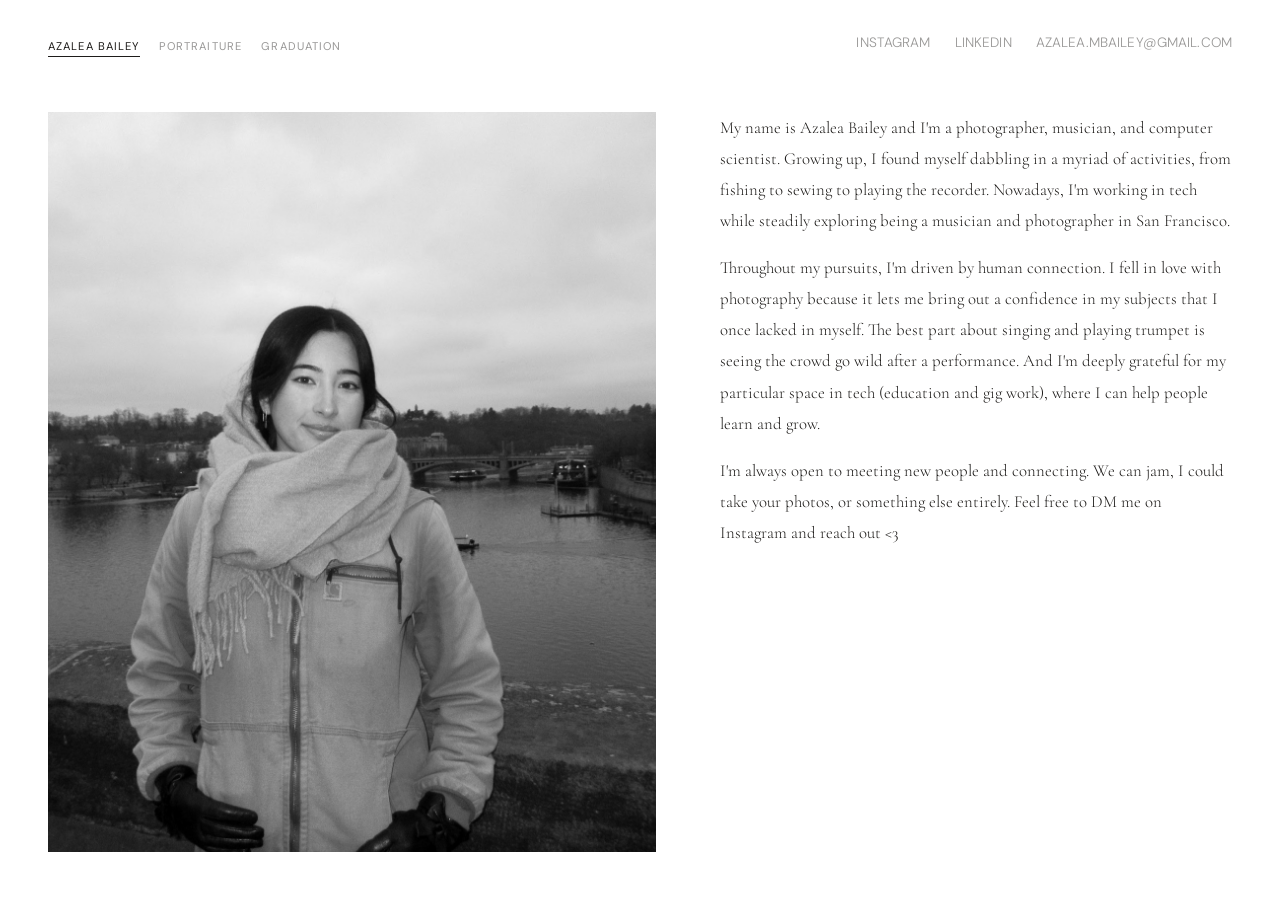
==== index.html @ 02d72158 "Graduation grid: never crop landscape photos when balancing columns The column-balancing pass was sc" ====
<!DOCTYPE html>
<html lang="en">
<head>
  <meta charset="UTF-8" />
  <meta name="viewport" content="width=device-width, initial-scale=1.0" />
  <title>Azalea Bailey</title>
  <link rel="preconnect" href="https://fonts.googleapis.com" />
  <link rel="preconnect" href="https://fonts.gstatic.com" crossorigin />
  <link href="https://fonts.googleapis.com/css2?family=Cormorant+Garamond:ital,wght@0,300;0,400;0,600;1,300;1,400&family=DM+Sans:wght@300;400&family=Space+Grotesk:wght@300;400;500;700&display=swap" rel="stylesheet" />
  <link rel="icon" href="photos/bio/web_icon.png" type="image/png" />
  <link rel="stylesheet" href="styles.css" />
</head>
<body class="minimal ab-active">

  <nav class="nav-minimal">
    <ul class="nav-minimal-tabs">
      <li><a href="#" class="nav-tab active" data-section="ab">Azalea Bailey</a></li>
      <li><a href="#" class="nav-tab" data-section="portraiture">Portraiture</a></li>
      <li><a href="#" class="nav-tab" data-section="graduation">Graduation</a></li>
    </ul>
  </nav>

  <main class="minimal-main">
    <div class="minimal-list">

      <!-- Azalea Bailey -->
      <div class="section-list ab-bio" data-for="ab">
        <p class="minimal-bio">My name is Azalea Bailey and I'm a photographer, musician, and computer scientist. Growing up, I found myself dabbling in a myriad of activities, from fishing to sewing to playing the recorder. Nowadays, I'm working in tech while steadily exploring being a musician and photographer in San Francisco.</p>
        <p class="minimal-bio">Throughout my pursuits, I'm driven by human connection. I fell in love with photography because it lets me bring out a confidence in my subjects that I once lacked in myself. The best part about singing and playing trumpet is seeing the crowd go wild after a performance. And I'm deeply grateful for my particular space in tech (education and gig work), where I can help people learn and grow.</p>
        <p class="minimal-bio">I'm always open to meeting new people and connecting. We can jam, I could take your photos, or something else entirely. Feel free to DM me on Instagram and reach out &lt;3</p>
      </div>

      <!-- Portraiture -->

      <!-- Graduation -->
      <ul class="minimal-name-list section-list hidden-section" data-for="graduation">
      </ul>

    </div>

    <div class="minimal-preview-area">

      <!-- Azalea Bailey default -->
      <div class="minimal-default" id="site-default">
        <img class="bio-header-photo" src="photos/bio/header-4.jpg" alt="" />
      </div>

      <!-- Portraiture grid: Isis left full-height, 2x2 right -->
      <div class="portraiture-grid hidden" id="portraiture-default">
        <a href="isis.html" class="port-main photo-link">
          <img src="photos/portraiture/isis/isis_chair-3.jpg" alt="Isis" />
          <div class="photo-overlay"><span>Isis</span></div>
        </a>
        <div class="port-grid-right">
          <div class="port-row">
            <a href="dara.html" class="port-item photo-link">
              <img src="photos/portraiture/dara/p2/bailey_006 (1).jpg" alt="Dara" />
              <div class="photo-overlay"><span>Dara</span></div>
            </a>
            <a href="nina.html" class="port-item photo-link port-landscape">
              <img src="photos/portraiture/nina/eyes.jpg" alt="Nina" />
              <div class="photo-overlay"><span>Nina</span></div>
            </a>
          </div>
          <div class="port-row">
            <a href="nefer.html" class="port-item photo-link port-landscape">
              <img src="photos/portraiture/nefer/light-3.jpg" alt="Nefer" />
              <div class="photo-overlay"><span>Nefer</span></div>
            </a>
            <a href="orjowan.html" class="port-item photo-link port-landscape">
              <img src="photos/portraiture/orjowan/azalea0005-3.jpg" alt="Orjowan" />
              <div class="photo-overlay"><span>Orjowan</span></div>
            </a>
          </div>
        </div>
      </div>

      <!-- Graduation grid -->
      <div class="grad-grid hidden" id="graduation-default">
        <div class="grad-col grad-col-sm" id="grad-col-left">
          <div class="grad-item"><img src="photos/grad/DSC_0070-3.jpg" alt="Graduation" /></div>
          <div class="grad-item"><img src="photos/grad/DSC_0266-2.jpg" alt="Graduation" /></div>
          <div class="grad-item"><img src="photos/grad/DSC_0835-2.jpg" alt="Graduation" /></div>
          <div class="grad-item"><img src="photos/grad/DSC_0506.jpg" alt="Graduation" /></div>
          <div class="grad-item"><img src="photos/grad/DSC_0482.jpg" alt="Graduation" /></div>
        </div>
        <div class="grad-col grad-col-lg">
          <div class="grad-item"><img id="grad-landscape-hero" src="photos/grad/DSC_0056-2.jpg" alt="Graduation" /></div>
          <div class="grad-item"><img src="photos/grad/DSC_0381-2.jpg" alt="Graduation" /></div>
          <div class="grad-item"><img src="photos/grad/DSC2_0286-2.jpg" alt="Graduation" /></div>
          <div class="grad-item"><img src="photos/grad/DSC_0085-2.jpg" alt="Graduation" /></div>
        </div>
        <div class="grad-right-section" id="grad-col-r1">
          <p class="grad-text">Graduation days carry something I can never quite put into words — equal parts relief, pride, and nostalgia for a place still being left. These are some of my favorite sessions to shoot.</p>
          <div class="grad-right-row">
            <div class="grad-item"><img src="photos/grad/DSC_0182-2.jpg" alt="Graduation" /></div>
            <div class="grad-item"><img src="photos/grad/DSC_0350-2.jpg" alt="Graduation" /></div>
          </div>
          <div class="grad-item"><img src="photos/grad/DSC_0646.jpg" alt="Graduation" /></div>
          <div class="grad-right-row">
            <div class="grad-item"><img src="photos/grad/DSC_0223-2.jpg" alt="Graduation" /></div>
            <div class="grad-item"><img src="photos/grad/DSC_0381 copy-2.jpg" alt="Graduation" /></div>
          </div>
          <div class="grad-item"><img src="photos/grad/DSC_0633-2.jpg" alt="Graduation" /></div>
          <div class="grad-right-row">
            <div class="grad-item"><img src="photos/grad/282CD124-4BE9-4D09-8C06-ED0882819A76.jpg" alt="Graduation" /></div>
            <div class="grad-item"><img src="photos/grad/DSC_0110.jpg" alt="Graduation" /></div>
          </div>
        </div>
      </div>

      <img class="minimal-preview-img" src="" alt="" />
    </div>

    <div class="section-list ab-bio-mobile" data-for="ab">
      <h2 class="mobile-name-heading">Azalea Bailey</h2>
      <p class="minimal-bio">My name is Azalea Bailey and I'm a photographer, musician, and computer scientist. Growing up, I found myself dabbling in a myriad of activities, from fishing to sewing to playing the recorder. Nowadays, I'm working in tech while steadily exploring being a musician and photographer in San Francisco.</p>
      <p class="minimal-bio">Throughout my pursuits, I'm driven by human connection. I fell in love with photography because it lets me bring out a confidence in my subjects that I once lacked in myself. The best part about singing and playing trumpet is seeing the crowd go wild after a performance. And I'm deeply grateful for my particular space in tech (education and gig work), where I can help people learn and grow.</p>
      <p class="minimal-bio">I'm always open to meeting new people and connecting. We can jam, I could take your photos, or something else entirely. Feel free to DM me on Instagram and reach out &lt;3</p>
    </div>
  </main>

  <ul class="minimal-name-list ab-contact">
    <li><a href="https://www.instagram.com/azalea.maharani/" target="_blank" rel="noopener">Instagram</a></li>
    <li><a href="https://www.linkedin.com/in/azaleambailey/" target="_blank" rel="noopener">LinkedIn</a></li>
    <li><a href="mailto:azalea.mbailey@gmail.com">azalea.mbailey@gmail.com</a></li>
  </ul>

  <script>
    const tabs = document.querySelectorAll('.nav-tab');
    const sectionLists = document.querySelectorAll('.section-list');
    const defaultContent = document.getElementById('site-default');
    const portraitureGrid = document.getElementById('portraiture-default');
    const graduationGrid = document.getElementById('graduation-default');

    function layoutGradGrid() {
      requestAnimationFrame(() => {
        const hero = document.getElementById('grad-landscape-hero');
        if (!hero) return;
        const lh = Math.min(hero.offsetHeight, 460);
        if (lh === 0) return;
        const gap = 10;
        // left col starts below landscape; right section starts 45% down the landscape
        document.getElementById('grad-col-left').style.marginTop = (lh + gap) + 'px';
        document.getElementById('grad-col-r1').style.marginTop = Math.round(lh * 0.45) + 'px';
        requestAnimationFrame(balanceGradColumns);
      });
    }

    // Scale every photo in the shorter columns (uniformly, per column) so all
    // three columns' bottom edges land flush with the tallest column.
    function balanceGradColumns() {
      const grid = document.getElementById('graduation-default');
      const lgCol = document.querySelector('.grad-col-lg');
      const leftCol = document.getElementById('grad-col-left');
      const r1Col = document.getElementById('grad-col-r1');
      if (!grid || grid.classList.contains('hidden') || !lgCol || !leftCol || !r1Col) return;

      const cols = [leftCol, lgCol, r1Col];

      // Reset prior scaling so measurements reflect each photo's natural size.
      cols.forEach(col => {
        col.querySelectorAll('.grad-item').forEach(item => {
          item.style.height = '';
          const img = item.querySelector('img');
          if (img) { img.style.height = ''; img.style.objectFit = ''; }
        });
      });

      const imgs = Array.from(grid.querySelectorAll('img'));
      const pending = imgs.filter(img => !img.complete || !img.naturalWidth);
      if (pending.length) {
        let remaining = pending.length;
        pending.forEach(img => {
          img.addEventListener('load', () => {
            remaining--;
            if (remaining <= 0) balanceGradColumns();
          }, { once: true });
        });
        return;
      }

      requestAnimationFrame(() => {
        const target = Math.max(...cols.map(col => col.getBoundingClientRect().bottom));

        // A unit is scalable only if every image in it is portrait-oriented.
        // Landscape photos (the hero included) stay at their natural size —
        // stretching them to match a taller column crops their width badly.
        const isLandscape = img => img.naturalWidth > img.naturalHeight;
        const unitIsScalable = unit => !Array.from(unit.querySelectorAll('img')).some(isLandscape);

        cols.forEach(col => {
          const rect = col.getBoundingClientRect();
          const units = Array.from(col.children).filter(el =>
            el.classList.contains('grad-item') || el.classList.contains('grad-right-row')
          );
          if (!units.length) return;

          const scalableUnits = units.filter(unitIsScalable);
          const fixedUnitsHeight = units
            .filter(u => !unitIsScalable(u))
            .reduce((sum, u) => sum + u.getBoundingClientRect().height, 0);
          const currentScalableHeight = scalableUnits.reduce((sum, u) => sum + u.getBoundingClientRect().height, 0);
          if (currentScalableHeight <= 0) return;

          const nonScalable = rect.height - currentScalableHeight - fixedUnitsHeight;
          const fixed = nonScalable + fixedUnitsHeight; // gaps + text + landscape photos, unscaled
          const neededScalableHeight = (target - rect.top) - fixed;
          const scale = neededScalableHeight / currentScalableHeight;
          if (!isFinite(scale) || scale <= 0 || Math.abs(scale - 1) < 0.002) return;

          scalableUnits.forEach(unit => {
            const h = unit.getBoundingClientRect().height * scale;
            const items = unit.classList.contains('grad-right-row')
              ? unit.querySelectorAll('.grad-item')
              : [unit];
            items.forEach(item => {
              item.style.height = h + 'px';
              const img = item.querySelector('img');
              if (img) { img.style.height = '100%'; img.style.objectFit = 'cover'; }
            });
          });
        });
      });
    }

    const heroImg = document.getElementById('grad-landscape-hero');
    if (heroImg) {
      heroImg.addEventListener('load', layoutGradGrid);
      if (heroImg.complete && heroImg.naturalHeight) layoutGradGrid();
    }
    window.addEventListener('resize', layoutGradGrid);

    // Mobile: reveal portrait name overlay briefly as each photo scrolls into view
    const mq = window.matchMedia('(max-width: 768px)');
    let revealObs = null;
    function initPortraitReveal() {
      if (!mq.matches || revealObs) return;
      revealObs = new IntersectionObserver((entries) => {
        entries.forEach(entry => {
          const overlay = entry.target.querySelector('.photo-overlay');
          if (!overlay) return;
          if (entry.isIntersecting) {
            overlay.classList.add('scroll-visible');
            clearTimeout(overlay._t);
            overlay._t = setTimeout(() => overlay.classList.remove('scroll-visible'), 2000);
          }
        });
      }, { threshold: 0.5 });
      document.querySelectorAll('.port-main, .port-item').forEach(el => revealObs.observe(el));
    }

    tabs.forEach(tab => {
      tab.addEventListener('click', e => {
        e.preventDefault();
        tabs.forEach(t => t.classList.remove('active'));
        tab.classList.add('active');

        const section = tab.dataset.section;

        sectionLists.forEach(list => {
          list.classList.toggle('hidden-section', list.dataset.for !== section);
        });

        defaultContent.classList.toggle('hidden', section !== 'ab');
        portraitureGrid.classList.toggle('hidden', section !== 'portraiture');
        graduationGrid.classList.toggle('hidden', section !== 'graduation');
        document.body.classList.toggle('ab-active', section === 'ab');
        document.body.classList.toggle('grad-active', section === 'graduation');

        if (section === 'graduation') setTimeout(layoutGradGrid, 50);
        if (section === 'portraiture') initPortraitReveal();
      });
    });
  </script>

</body>
</html>
---- styles.css ----
*, *::before, *::after {
  box-sizing: border-box;
  margin: 0;
  padding: 0;
}

:root {
  --bg: #ffffff;
  --bg-lavender: #e4e2ed;
  --bg-blush: #d9c0b3;
  --bg-silver: #c8c8c5;
  --bg-sage: #d1d5b9;
  --surface: #ece9e6;
  --text: #1e1c1a;
  --text-muted: #7a7672;
  --accent: #b0957e;
  --border: #dddad6;
  --font-display: 'Cormorant Garamond', Georgia, serif;
  --font-body: 'DM Sans', system-ui, sans-serif;
}

html {
  scroll-behavior: smooth;
}

body {
  background-color: var(--bg);
  color: var(--text);
  font-family: var(--font-body);
  font-weight: 300;
  line-height: 1.6;
  -webkit-font-smoothing: antialiased;
}

/* ── Minimal Site Layout ── */

body.minimal {
  overflow: hidden;
}

.nav-minimal {
  position: fixed;
  top: 0;
  left: 0;
  right: 0;
  z-index: 100;
  display: flex;
  justify-content: flex-start;
  align-items: baseline;
  padding: 2rem 3rem;
}

.nav-minimal-logo {
  font-family: var(--font-display);
  font-size: 0.85rem;
  font-weight: 500;
  letter-spacing: -0.01em;
  color: var(--text);
}

.nav-minimal-tabs {
  display: flex;
  gap: 1.2rem;
  list-style: none;
}

.nav-tab {
  font-family: var(--font-body);
  font-size: 0.7rem;
  font-weight: 400;
  letter-spacing: 0.1em;
  text-transform: uppercase;
  color: var(--text);
  text-decoration: none;
  transition: color 0.2s ease;
  position: relative;
  padding-bottom: 2px;
}

.nav-tab.active::after {
  content: '';
  position: absolute;
  bottom: -2px;
  left: 0;
  right: 0;
  height: 1px;
  background: currentColor;
}

.nav-tab:not(.active) {
  opacity: 0.45;
}

.nav-tab:hover {
  opacity: 1;
}

.minimal-main {
  display: flex;
  min-height: 100vh;
  padding: 7rem 3rem 3rem;
  gap: 4rem;
}

.minimal-list {
  flex: 0 0 280px;
  display: flex;
  flex-direction: column;
  height: calc(100vh - 7rem - 3rem);
  overflow-y: auto;
  gap: 1.5rem;
}

body.ab-active .minimal-list {
  flex-basis: clamp(260px, 40vw, 600px);
}

.ab-bio {
  display: flex;
  flex-direction: column;
  gap: 1rem;
  order: 1;
}

.ab-contact {
  position: fixed;
  top: 2rem;
  right: 3rem;
  z-index: 99;
  display: flex;
  flex-direction: row;
  flex-wrap: wrap;
  gap: 1.5rem;
  margin-top: 0 !important;
  padding-top: 0;
  border-top: none;
}

.ab-contact li a {
  font-family: var(--font-body);
  font-size: 0.7rem;
  font-weight: 400;
  letter-spacing: 0.1em;
  text-transform: uppercase;
  color: var(--text);
  opacity: 0.45;
  padding: 0;
  display: block;
  line-height: 1;
  transition: opacity 0.2s ease;
}

.ab-contact li a:hover {
  opacity: 1;
}

.ab-contact li a::after {
  content: none;
}

.ab-bio-mobile {
  display: none !important;
}

.mobile-name-heading {
  display: none;
}

.minimal-section-label {
  font-size: 0.65rem;
  letter-spacing: 0.18em;
  text-transform: uppercase;
  color: var(--text-muted);
  margin-bottom: 0.75rem;
}

.minimal-name-list {
  list-style: none;
}

.minimal-name-list li a {
  font-family: var(--font-body);
  font-size: 0.85rem;
  font-weight: 300;
  letter-spacing: 0.01em;
  color: var(--text);
  text-decoration: none;
  display: block;
  line-height: 1.6;
  padding: 0;
  transition: opacity 0.2s ease;
}

.minimal-name-list li a:hover {
  opacity: 0.6;
}

.minimal-default {
  display: flex;
  flex-direction: column;
  gap: 1.5rem;
  opacity: 1;
  transition: opacity 0.4s ease;
  width: 100%;
  max-width: 700px;
}

.minimal-default.hidden {
  display: none;
}

.minimal-bio {
  font-family: var(--font-display);
  font-size: 1.05rem;
  font-weight: 300;
  color: var(--text);
  line-height: 1.85;
}


.bio-header-photo {
  max-height: 72vh;
  max-width: 100%;
  object-fit: contain;
  display: block;
}

.minimal-contact {
  font-size: 0.8rem;
  color: var(--text-muted);
  text-decoration: none;
  letter-spacing: 0.03em;
  transition: color 0.2s ease;
}

.minimal-contact:hover {
  color: var(--text);
}

.minimal-preview-area {
  flex: 1;
  display: flex;
  align-items: center;
  justify-content: center;
  position: relative;
  overflow-y: auto;
  max-height: calc(100vh - 7rem - 3rem);
  order: -1;
}

.minimal-preview-img {
  position: absolute;
  top: 50%;
  left: 50%;
  transform: translate(-50%, -50%);
  max-height: 75vh;
  max-width: 100%;
  object-fit: contain;
  opacity: 0;
  transition: opacity 0.4s ease;
}

.minimal-preview-img.visible {
  opacity: 1;
}

.section-list.hidden-section {
  display: none;
}

/* ── Graduation Grid ── */

.grad-grid {
  display: flex;
  gap: 10px;
  align-items: flex-start;
  width: 100%;
  max-width: 1400px;
}

.grad-grid.hidden { display: none; }

.grad-col {
  display: flex;
  flex-direction: column;
  gap: 10px;
}

.grad-col-sm  { flex: 0 0 20%; }
.grad-col-lg  { flex: 0 0 33%; }

.grad-right-section {
  flex: 1;
  display: flex;
  flex-direction: column;
  gap: 10px;
}

.grad-right-row {
  display: flex;
  gap: 10px;
}

.grad-right-row .grad-item {
  flex: 1;
}

.grad-text {
  font-family: var(--font-display);
  font-size: 0.95rem;
  font-weight: 300;
  color: var(--text-muted);
  max-width: 320px;
  line-height: 1.7;
}

.grad-item {
  overflow: hidden;
}

.grad-item img {
  width: 100%;
  height: auto;
  display: block;
}

#grad-landscape-hero {
  margin-left: calc(-1 * min(20vw, 260px) - 2rem);
  width: calc(100% + min(20vw, 260px) + 2rem);
}

.grad-item-centered {
  display: flex;
  justify-content: flex-start;
}

body.grad-active .minimal-preview-area {
  overflow-y: auto;
  max-height: calc(100vh - 7rem - 3rem);
  align-items: flex-start;
}

body.grad-active .minimal-list,
body:not(.ab-active):not(.grad-active) .minimal-list {
  display: none;
}

/* ── Portraiture Overview Grid ── */

.portraiture-grid {
  display: flex;
  gap: 12px;
  align-items: center;
  min-width: 0;
}

.portraiture-grid.hidden {
  display: none;
}

/* Isis — left panel, natural size */
.port-main {
  display: block;
  flex-shrink: 1;
  min-width: 0;
  position: relative;
  overflow: hidden;
}

.port-main img {
  display: block;
  max-height: 49vh;
  max-width: 100%;
  width: auto;
  height: auto;
  transition: opacity 0.2s ease;
}

.port-main:hover img { opacity: 0.75; }

/* Right panel — two rows */
.port-grid-right {
  display: flex;
  flex-direction: column;
  gap: 10px;
  flex-shrink: 1;
  min-width: 0;
}

.port-row {
  display: flex;
  gap: 10px;
  align-items: flex-start;
}

/* Nina — bottom-aligned so its bottom edge meets Orjowan's top edge */
.port-row:first-child .port-item:last-child {
  align-self: flex-end;
}

/* Nina/eyes — slightly larger than default */
.port-row:first-child .port-item:last-child img { max-height: 37vh; }

/* Nefer — smaller than before but bigger than Orjowan */
.port-row:last-child .port-item:first-child img { max-height: 26vh; }

/* Orjowan — slightly smaller */
.port-row:last-child .port-item:last-child img { max-height: 23vh; }

/* Each photo at natural proportions, roughly half of Isis height */
.port-item {
  display: block;
  flex-shrink: 1;
  min-width: 0;
  position: relative;
  overflow: hidden;
}

.port-item img {
  display: block;
  max-height: 32vh;
  max-width: 100%;
  width: auto;
  height: auto;
  transition: opacity 0.2s ease;
}

.port-item:hover img { opacity: 0.75; }

/* Dara — larger than the other right-panel photos */
.port-row:first-child .port-item:first-child img {
  max-height: 52vh;
}

.muted-link {
  font-family: var(--font-body);
  font-size: 0.95rem;
  color: var(--text-muted);
  text-decoration: none;
  display: block;
  line-height: 1.6;
  cursor: default;
}

/* ── Navigation ── */

.nav {
  position: fixed;
  top: 0;
  left: 0;
  right: 0;
  z-index: 100;
  display: flex;
  justify-content: space-between;
  align-items: center;
  padding: 1.5rem 3rem;
  background: linear-gradient(to bottom, rgba(255,255,255,0.96) 0%, transparent 100%);
}

.nav-logo {
  font-family: var(--font-display);
  font-size: 1rem;
  font-weight: 500;
  letter-spacing: -0.01em;
  color: var(--text);
  text-decoration: none;
}

.nav-links {
  list-style: none;
  display: flex;
  gap: 2.5rem;
}

.nav-links a {
  color: var(--text-muted);
  text-decoration: none;
  font-size: 0.75rem;
  letter-spacing: 0.1em;
  text-transform: uppercase;
  transition: color 0.2s ease;
}

.nav-links a:hover {
  color: var(--text);
}

/* ── Hero / Bio ── */

.hero {
  min-height: 100vh;
  display: grid;
  grid-template-columns: 1fr 1fr;
  align-items: center;
  padding: 7rem 3rem 4rem 0;
  gap: 4rem;
  border-bottom: 1px solid var(--border);
  background-color: var(--bg);
}

.hero-text {
  max-width: 520px;
  padding-left: 1.5rem;
}

.hero-eyebrow {
  font-size: 0.68rem;
  letter-spacing: 0.2em;
  text-transform: uppercase;
  color: var(--accent);
  margin-bottom: 1.25rem;
}

.hero-name {
  font-family: var(--font-display);
  font-size: clamp(3rem, 6vw, 5.5rem);
  font-weight: 700;
  line-height: 1.0;
  letter-spacing: -0.03em;
  color: var(--text);
  margin-bottom: 1.75rem;
}

.hero-bio {
  font-size: 0.95rem;
  line-height: 1.9;
  color: var(--text-muted);
}

/* ── Bio Photos Collage (overlapping) ── */

.bio-collage {
  position: relative;
  height: 560px;
  flex-shrink: 0;
  width: 100%;
  overflow: visible;
}

.bio-collage-item {
  position: absolute;
  overflow: hidden;
  border-radius: 3px;
  box-shadow: 0 10px 36px rgba(0, 0, 0, 0.12);
  transition: transform 0.6s ease, box-shadow 0.6s ease;
  cursor: pointer;
}

.bio-collage-item:hover {
  box-shadow: 0 18px 50px rgba(0, 0, 0, 0.2);
}

.bio-collage-item img {
  width: 100%;
  height: 100%;
  object-fit: cover;
  display: block;
}

/* head.jpg — dominant, center */
.bio-collage-item:nth-child(1) {
  width: 310px; height: 445px;
  top: 30px; left: 130px;
  transform: rotate(1deg);
  z-index: 1;
}
.bio-collage-item:nth-child(1):hover { transform: rotate(1deg) scale(1.03); }

/* germ.JPG — top-left */
.bio-collage-item:nth-child(2) {
  width: 165px; height: 225px;
  top: 0; left: 0;
  transform: rotate(-7deg);
  z-index: 2;
}
.bio-collage-item:nth-child(2):hover { transform: rotate(-7deg) scale(1.03); }

/* trum.jpg — lower-left, landscape */
.bio-collage-item:nth-child(3) {
  width: 220px; height: 147px;
  top: 235px; left: -45px;
  transform: rotate(-3deg);
  z-index: 0;
}
.bio-collage-item:nth-child(3):hover { transform: rotate(-3deg) scale(1.03); }

/* switz.jpeg — top-right, landscape */
.bio-collage-item:nth-child(4) {
  width: 245px; height: 163px;
  top: 0; left: 383px;
  transform: rotate(5deg);
  z-index: 2;
}
.bio-collage-item:nth-child(4):hover { transform: rotate(5deg) scale(1.03); }

/* gradv.jpg — bottom-center */
.bio-collage-item:nth-child(5) {
  width: 165px; height: 220px;
  top: 428px; left: 148px;
  transform: rotate(-4deg);
  z-index: 1;
}
.bio-collage-item:nth-child(5):hover { transform: rotate(-4deg) scale(1.03); }

/* kazak.jpg — bottom-right, portrait */
.bio-collage-item:nth-child(6) {
  width: 160px; height: 215px;
  top: 330px; left: 400px;
  transform: rotate(3.5deg);
  z-index: 0;
}
.bio-collage-item:nth-child(6):hover { transform: rotate(3.5deg) scale(1.03); }

/* ── Gallery Sections ── */

.gallery-section {
  padding: 6rem 3rem;
  border-bottom: 1px solid var(--border);
}

body.subject-page .nav-minimal {
  position: relative;
}

body.subject-page .ab-contact {
  position: fixed !important;
  top: 2rem;
  right: 3rem;
  left: auto;
  transition: opacity 0.4s ease;
}

body.subject-page .ab-contact.scrolled {
  opacity: 0;
  pointer-events: none;
}

body.subject-page .gallery-section {
  padding-top: 2rem;
}

.gallery-section.alt-bg {
  background-color: #f5f3f0;
}

.section-header {
  display: flex;
  align-items: flex-start;
  gap: 2rem;
  margin-bottom: 4rem;
}

.section-number {
  font-family: var(--font-display);
  font-size: 0.7rem;
  color: var(--accent);
  letter-spacing: 0.1em;
  padding-top: 0.5rem;
  flex-shrink: 0;
}

.section-title {
  font-family: var(--font-display);
  font-size: clamp(2.5rem, 5vw, 4rem);
  font-weight: 700;
  line-height: 1.05;
  letter-spacing: -0.03em;
  margin-bottom: 0.75rem;
}

.section-desc {
  font-size: 0.9rem;
  color: var(--text-muted);
  max-width: 400px;
  line-height: 1.75;
}

/* ── Photo Grid (grad placeholders) ── */

.gallery-grid {
  display: grid;
  grid-template-columns: repeat(3, 1fr);
  grid-auto-rows: 300px;
  gap: 6px;
}

.photo-slot {
  background-color: var(--bg-lavender);
  border-radius: 4px;
  display: flex;
  align-items: center;
  justify-content: center;
  overflow: hidden;
  position: relative;
  transition: opacity 0.3s ease;
  cursor: pointer;
}

.photo-slot:nth-child(2) { background-color: var(--bg-blush); }
.photo-slot:nth-child(3) { background-color: var(--bg-silver); }
.photo-slot:nth-child(4) { background-color: var(--bg-sage); }
.photo-slot:nth-child(5) { background-color: var(--bg-lavender); }
.photo-slot:nth-child(6) { background-color: var(--bg-blush); }

.photo-slot:hover { opacity: 0.88; }
.photo-slot.tall  { grid-row: span 2; }
.photo-slot.wide  { grid-column: span 2; }

.photo-slot img {
  width: 100%;
  height: 100%;
  object-fit: cover;
  display: block;
}

.photo-placeholder-label {
  font-size: 0.62rem;
  letter-spacing: 0.15em;
  text-transform: uppercase;
  color: rgba(0,0,0,0.2);
  user-select: none;
}

/* ── Portraiture Grid (natural ratios, no tilt, no overlap) ── */

.portrait-grid {
  display: flex;
  flex-wrap: wrap;
  gap: 10px;
  align-items: flex-end;
  justify-content: center;
  padding-left: 80px;
}

.portrait-grid .photo-slot {
  flex-shrink: 0;
  background: none;
  border-radius: 0;
}

.portrait-grid .photo-slot.portrait {
  width: 260px;
  aspect-ratio: 2 / 3;
}

.portrait-grid .photo-slot.landscape {
  width: 400px;
  aspect-ratio: 3 / 2;
}

.portrait-grid .photo-slot.landscape.large {
  width: 660px;
  aspect-ratio: 3 / 2;
}

.portrait-grid .photo-slot.landscape.medium {
  width: 590px;
  aspect-ratio: 3 / 2;
}

.portrait-grid .photo-slot.square {
  width: 320px;
  aspect-ratio: 4791 / 5073;
}

.portrait-grid .photo-slot img {
  width: 100%;
  height: 100%;
  object-fit: cover;
  display: block;
}

/* shad — top-aligned to match the gap spacing of surrounding photos */
.portrait-grid .photo-slot:nth-child(5) {
  align-self: flex-start;
}

.portrait-grid .photo-link {
  position: relative;
  text-decoration: none;
}

.photo-overlay {
  position: absolute;
  inset: 0;
  display: flex;
  align-items: center;
  justify-content: center;
  text-align: center;
  background: rgba(30, 28, 26, 0.45);
  opacity: 0;
  transition: opacity 0.3s ease;
}

.photo-overlay span {
  color: #fff;
  font-family: var(--font-body);
  font-size: 0.7rem;
  font-weight: 400;
  font-style: normal;
  letter-spacing: 0.12em;
  text-transform: uppercase;
  padding: 0 1.5rem;
}

.photo-link:hover .photo-overlay {
  opacity: 1;
}

/* ── Subject Page (e.g. orjowan.html) ── */

.subject-section {
  padding-top: 7rem;
  border-bottom: none;
}

.subject-name {
  font-family: var(--font-body);
  font-size: 0.7rem;
  font-weight: 400;
  letter-spacing: 0.1em;
  text-transform: uppercase;
  color: var(--text);
  display: block;
  margin-bottom: 2rem;
}

.subject-caption {
  font-family: var(--font-display);
  font-size: 0.95rem;
  font-weight: 300;
  color: var(--text-muted);
  line-height: 1.7;
  max-width: 220px;
}

.subject-section .photo-slot:hover,
.subject-section .nina-photo:hover,
.subject-section .orjowan-collage-item:hover {
  opacity: 1;
  cursor: default;
}

.back-link {
  color: var(--text-muted);
  text-decoration: none;
  font-size: 0.8rem;
  letter-spacing: 0.05em;
  transition: color 0.2s ease;
}

.back-link:hover {
  color: var(--text);
}

/* ── Nina Two-Column Grid ── */

.nina-grid {
  display: flex;
  align-items: flex-start;
  gap: 10px;
  max-width: 870px;
  margin: 0 auto;
  padding-left: 80px;
}

.nina-col {
  flex: 1;
  display: flex;
  flex-direction: column;
  gap: 10px;
}

.nina-photo {
  width: 100%;
}

.nina-photo img {
  width: 100%;
  height: 100%;
  object-fit: cover;
  display: block;
}

/* ── Dara Two-Column Grid ── */

.dara-grid {
  display: flex;
  align-items: flex-start;
  gap: 10px;
  max-width: 1200px;
  margin: 0 auto;
}

.dara-text-col {
  flex: 1;
  padding-top: 130px;
  padding-right: 2rem;
}

.dara-p2-left-col {
  display: flex;
  flex-direction: column;
  gap: 1.5rem;
  flex-shrink: 0;
  width: 485px;
}

.dara-intro-text {
  font-family: var(--font-display);
  font-size: 0.95rem;
  font-weight: 300;
  color: var(--text);
  line-height: 1.7;
  max-width: 320px;
}

.dara-col {
  display: flex;
  flex-direction: column;
  gap: 10px;
}

.dara-photo-strip {
  display: flex;
  align-items: flex-start;
  gap: 10px;
  flex-shrink: 0;
}

.dara-photo img {
  width: 100%;
  height: 100%;
  object-fit: cover;
  display: block;
}

/* ── Dara P2 Grid ── */

.dara-p2 {
  display: flex;
  align-items: flex-start;
  gap: 10px;
  margin: 6rem auto 0;
}

.dara-p2-right {
  display: flex;
  flex-direction: column;
  gap: 10px;
}

.dara-p2-top {
  display: flex;
  align-items: flex-start;
  gap: 10px;
}

.dara-p2-middle {
  display: flex;
  flex-direction: column;
  gap: 10px;
}

/* ── Dara P3 Grid ── */

.dara-p3-wrapper {
  display: flex;
  align-items: flex-start;
  gap: 2rem;
  margin: 6rem auto 0;
}

.dara-p3-text {
  flex: 0 0 200px;
  padding-top: 2rem;
  font-family: var(--font-display);
  font-size: 0.95rem;
  font-weight: 300;
  color: var(--text-muted);
  line-height: 1.7;
}

.dara-p3-section {
  display: flex;
  flex-direction: column;
  gap: 10px;
}

.dara-p3-row {
  display: flex;
  align-items: flex-start;
  gap: 10px;
}

.dara-p3-col {
  display: flex;
  flex-direction: column;
  gap: 10px;
}

.dara-p3-pair {
  display: flex;
  gap: 10px;
}

.dara-p3-section img {
  width: 100%;
  height: 100%;
  object-fit: cover;
  display: block;
}

/* ── Orjowan Collage (no overlap, no borders) ── */

.orjowan-collage {
  display: flex;
  align-items: center;
  justify-content: flex-start;
  gap: 10px;
  max-width: 1100px;
  margin: 0 auto;
  padding-left: 80px;
}

.orjowan-collage-col {
  display: flex;
  flex-direction: column;
  gap: 10px;
}

.orjowan-collage-item img {
  width: 100%;
  height: 100%;
  object-fit: cover;
  display: block;
}

.orjowan-collage-item.shot-1,
.orjowan-collage-item.shot-2 {
  width: 440px;
  aspect-ratio: 3 / 2;
}

.orjowan-collage-item.shot-3 {
  width: 700px;
  aspect-ratio: 3 / 2;
}

@media (max-width: 900px) {
  .orjowan-collage {
    flex-direction: column;
    align-items: center;
  }

  .orjowan-collage-item.shot-1,
  .orjowan-collage-item.shot-2,
  .orjowan-collage-item.shot-3 {
    width: 100%;
    max-width: 480px;
    aspect-ratio: 3 / 2;
  }
}

/* ── Contact ── */

.contact-section {
  padding: 8rem 3rem;
  text-align: center;
  background-color: var(--bg-lavender);
  border-bottom: 1px solid var(--border);
}

.contact-eyebrow {
  font-size: 0.68rem;
  letter-spacing: 0.2em;
  text-transform: uppercase;
  color: var(--accent);
  margin-bottom: 1.5rem;
}

.contact-heading {
  font-family: var(--font-display);
  font-size: clamp(2.5rem, 6vw, 5rem);
  font-weight: 700;
  margin-bottom: 2.5rem;
  letter-spacing: -0.03em;
}

.contact-email {
  font-size: 0.85rem;
  letter-spacing: 0.08em;
  color: var(--text-muted);
  text-decoration: none;
  border-bottom: 1px solid var(--border);
  padding-bottom: 3px;
  transition: color 0.2s ease, border-color 0.2s ease;
}

.contact-email:hover {
  color: var(--text);
  border-color: var(--text-muted);
}

/* ── Footer ── */

.footer {
  padding: 2rem 3rem;
  display: flex;
  justify-content: space-between;
  align-items: center;
  font-size: 0.68rem;
  letter-spacing: 0.08em;
  color: var(--text-muted);
  background-color: var(--bg);
  border-top: 1px solid var(--border);
}

/* ── Responsive ── */

@media (max-width: 900px) {
  .hero {
    grid-template-columns: 1fr;
    min-height: auto;
    padding: 7rem 2rem 4rem;
    gap: 3rem;
  }

  .hero-photos {
    height: 55vh;
    max-height: 480px;
  }
}

@media (max-width: 768px) {
  .nav {
    padding: 1.25rem 1.5rem;
  }

  .nav-links {
    gap: 1.5rem;
  }

  .gallery-section {
    padding: 4rem 1.5rem;
  }

  .gallery-grid {
    grid-template-columns: repeat(2, 1fr);
    grid-auto-rows: 200px;
  }

  .photo-slot.wide {
    grid-column: span 2;
  }

  .contact-section {
    padding: 5rem 1.5rem;
  }

  .footer {
    padding: 1.5rem;
    flex-direction: column;
    gap: 0.5rem;
    text-align: center;
  }
}

@media (max-width: 480px) {
  .nav-links {
    display: none;
  }

  .hero-photos {
    grid-template-columns: 1fr 1fr;
    height: auto;
    max-height: none;
  }

  .bio-side-photos {
    grid-template-rows: repeat(5, 80px);
  }

  .gallery-grid {
    grid-template-columns: 1fr;
    grid-auto-rows: 260px;
  }

  .photo-slot.tall,
  .photo-slot.wide {
    grid-column: span 1;
    grid-row: span 1;
  }
}

/* ── Desktop bio tab: full-height cover photo ── */

@media (min-width: 769px) {
  body.ab-active .minimal-preview-area {
    align-items: stretch;
    justify-content: flex-start;
  }

  body.ab-active .minimal-default {
    max-width: none;
    height: 100%;
  }

  body.ab-active .bio-header-photo {
    width: 100%;
    height: 100%;
    max-height: none;
    object-fit: cover;
    object-position: center;
  }
}

/* ── Dara: medium screens — proportional photo scaling ── */

@media (min-width: 769px) and (max-width: 1700px) {
  /* P1: text col shrinks, photo strip scales down proportionally */
  .dara-grid {
    gap: 1.5rem;
    align-items: flex-start;
  }

  .dara-text-col {
    flex: 0 0 clamp(180px, 22%, 260px);
    padding-top: 1.5rem;
    padding-right: 0;
    min-width: 0;
  }

  .dara-photo-strip {
    flex: 1;
    min-width: 0;
  }

  /* Maintain original 340:510 (2:3) ratio between columns */
  .dara-col:nth-child(1) {
    flex: 2 !important;
    width: auto !important;
    /* Scale margin-top proportionally with strip width (130/860 ≈ 15%) */
    margin-top: 15% !important;
    min-width: 0;
  }

  .dara-col:nth-child(2) {
    flex: 3 !important;
    width: auto !important;
    margin-top: 0 !important;
    min-width: 0;
  }

  /* Col 1 portrait fills its column */
  .dara-col:nth-child(1) .dara-photo {
    width: 100% !important;
  }

  /* Col 2 portrait: maintain original 348/510 ≈ 68% ratio within col */
  .dara-col:nth-child(2) .dara-photo:first-child {
    width: 68% !important;
  }

  /* Col 2 landscape: fill full column width */
  .dara-col:nth-child(2) .dara-photo:last-child {
    width: 100% !important;
  }

  /* P2: shrink left col, let right flex, drop text to its own row */
  .dara-p2 {
    flex-wrap: wrap;
    gap: 1.5rem;
    margin-top: 4rem;
  }

  .dara-p2-left-col {
    width: 300px !important;
  }

  .dara-p2-right {
    flex: 1;
    min-width: 0;
  }

  .dara-p2-middle {
    flex: 1;
  }

  .dara-p2-middle .dara-photo {
    width: 100% !important;
  }

  .dara-p2-top > .dara-photo:last-child {
    width: 160px !important;
    flex-shrink: 0;
  }

  .dara-p2-right > .dara-photo:last-child {
    width: 100% !important;
  }

  .dara-p2 > div:last-child {
    flex: 0 0 100%;
    margin-left: 0 !important;
    padding-top: 0 !important;
  }

  .dara-p2 > div:last-child .dara-intro-text {
    max-width: 600px;
  }

  /* P3: all photo slots flex within their row/col parents */
  .dara-p3-row > div {
    flex: 1 !important;
    width: auto !important;
    min-width: 0;
  }

  .dara-p3-col > div {
    width: 100% !important;
  }

  .dara-p3-pair > div {
    flex: 1 !important;
    width: auto !important;
    min-width: 0;
  }
}

/* ── Medium screens: portraiture grid switches to width-based ── */

@media (max-width: 1100px) {
  .port-item {
    flex: 1;
  }

  .port-item img,
  .port-row:first-child .port-item:first-child img,
  .port-row:first-child .port-item:last-child img,
  .port-row:last-child .port-item:first-child img,
  .port-row:last-child .port-item:last-child img {
    width: 100%;
    height: auto;
    max-height: none;
  }

  .port-main img {
    max-height: 45vh;
  }
}

/* ── Mobile: redesigned for a clean, inviting experience ── */

@media (max-width: 768px) {

  /* Warm off-white background */
  body {
    background: #faf9f7;
  }

  /* Nav: frosted glass bar */
  .nav-minimal {
    padding: 0 1.5rem;
    height: 52px;
    background: rgba(250, 249, 247, 0.93);
    backdrop-filter: blur(14px);
    -webkit-backdrop-filter: blur(14px);
    border-bottom: 1px solid rgba(0, 0, 0, 0.06);
    align-items: center;
  }

  .nav-minimal-tabs {
    gap: 1.75rem;
    align-items: center;
  }

  .nav-tab {
    position: relative;
    padding-bottom: 2px;
  }

  .nav-tab.active::after {
    content: '';
    position: absolute;
    bottom: -2px;
    left: 0;
    right: 0;
    height: 1px;
    background: currentColor;
  }

  /* Main layout: full-bleed column */
  body.minimal { overflow-y: auto; }

  .minimal-main {
    flex-direction: column;
    padding: 52px 0 0;
    gap: 0;
    min-height: auto;
  }

  /* Default tab order: names → photo */
  .minimal-list {
    order: 1;
    flex: none;
    height: auto;
    max-height: none;
    gap: 0;
    padding: 1.5rem 1.5rem;
  }

  .minimal-preview-area,
  body.grad-active .minimal-preview-area {
    order: 2;
    flex: none;
    overflow-y: visible;
    max-height: none;
    align-items: stretch;
    justify-content: flex-start;
    padding: 0;
    width: 100%;
  }

  .ab-bio-mobile {
    order: 3;
    display: flex !important;
    flex-direction: column;
    gap: 1.1rem;
    padding: 2rem 1.5rem 2rem;
    border-bottom: 1px solid var(--border);
  }

  .ab-bio-mobile.hidden-section {
    display: none !important;
  }

  body:not(.ab-active) .ab-contact {
    display: none;
  }

  /* Bio tab: photo → bio → links */
  body.ab-active .minimal-preview-area {
    order: 1;
  }

  body.ab-active .ab-bio-mobile {
    order: 2;
  }

  body.ab-active .minimal-list {
    order: 3;
    padding: 0;
    flex: none;
  }

  /* Header photo: full bleed, tall, cover */
  .minimal-default {
    width: 100%;
    max-width: 100%;
  }

  .bio-header-photo {
    width: 100%;
    height: 72vh;
    max-height: 72vh;
    object-fit: cover;
    object-position: center top;
    display: block;
  }

  .ab-bio { display: none !important; }

  /* Mobile name heading hidden */
  .mobile-name-heading {
    display: none;
  }

  /* Bio paragraphs */
  .ab-bio-mobile .minimal-bio {
    font-size: 1rem;
    font-weight: 300;
    line-height: 1.85;
  }

  /* Reset desktop contact styles on mobile */
  .ab-contact {
    position: static;
    border-top: none;
    padding-top: 0;
    padding-left: 1.5rem;
    padding-right: 1.5rem;
    flex-direction: column;
    gap: 0;
  }

  /* Contact links: elegant rows */
  .minimal-name-list li {
    border-bottom: 1px solid var(--border);
  }

  .minimal-name-list li:first-child {
    margin-top: 0;
  }

  .minimal-name-list li a {
    font-size: 0.7rem;
    font-weight: 400;
    letter-spacing: 0.1em;
    text-transform: uppercase;
    color: var(--text-muted);
    padding: 1rem 0;
    display: flex;
    align-items: center;
    justify-content: space-between;
    line-height: 1;
  }

  .minimal-name-list li a::after {
    content: '↗';
    font-size: 0.9rem;
    font-style: normal;
    opacity: 0.4;
    letter-spacing: 0;
    text-transform: none;
  }

  /* ── Portraiture: full-page stacked photos ── */
  .portraiture-grid {
    flex-direction: column;
    align-items: stretch;
    padding-left: 0;
    gap: 0;
  }

  .port-main {
    display: block;
    width: 100%;
    height: auto;
    overflow: visible;
  }

  .port-main img {
    width: 100%;
    height: auto;
    max-height: none;
    display: block;
  }

  /* Explicit column flex instead of display:contents — avoids iOS Safari bugs */
  .port-grid-right {
    display: flex;
    flex-direction: column;
    width: 100%;
    gap: 0;
  }

  .port-row {
    display: flex;
    flex-direction: column;
    width: 100%;
    gap: 0;
  }

  .port-item {
    display: block;
    width: 100%;
    height: auto;
    overflow: visible;
    flex: none;
    align-self: stretch;
  }

  /* All portrait photos: natural dimensions, no cropping */
  .port-item img,
  .port-row:first-child .port-item:first-child img,
  .port-row:first-child .port-item:last-child img,
  .port-row:last-child .port-item:first-child img,
  .port-row:last-child .port-item:last-child img,
  .port-item.port-landscape img,
  .port-row:first-child .port-item.port-landscape:last-child img,
  .port-row:last-child .port-item.port-landscape:first-child img,
  .port-row:last-child .port-item.port-landscape:last-child img {
    width: 100%;
    height: auto;
    max-height: none;
    display: block;
  }

  /* Name overlays: hidden by default, revealed on scroll */
  .portraiture-grid .photo-overlay {
    opacity: 0;
    background: linear-gradient(to top, rgba(0,0,0,0.6) 0%, transparent 45%);
    align-items: flex-end;
    justify-content: flex-start;
    padding: 0 1.25rem 1.25rem;
    transition: opacity 0.5s ease;
  }

  .portraiture-grid .photo-overlay.scroll-visible {
    opacity: 1;
  }

  .portraiture-grid .photo-overlay span {
    font-family: var(--font-body);
    font-size: 0.65rem;
    font-weight: 400;
    font-style: normal;
    letter-spacing: 0.12em;
    text-transform: uppercase;
  }

  /* ── Graduation tab ── */
  .grad-grid {
    flex-direction: column;
  }

  .grad-col-sm,
  .grad-col-lg {
    flex: none;
    width: 100%;
  }

  .grad-right-section {
    flex: none;
    width: 100%;
  }

  #grad-col-left,
  #grad-col-r1 {
    margin-top: 0 !important;
  }

  #grad-landscape-hero {
    margin-left: 0 !important;
    width: 100% !important;
  }

  /* ── Subject pages ── */
  .gallery-section {
    padding: 5rem 1.25rem 2rem;
  }

  .subject-section {
    padding-top: 5rem;
  }

  /* Isis */
  .portrait-grid {
    flex-direction: column;
    align-items: stretch;
    padding-left: 0;
    justify-content: flex-start;
    max-width: 100% !important;
    gap: 8px;
  }

  .portrait-grid .photo-slot {
    width: 100% !important;
    align-self: stretch !important;
  }

  .subject-caption {
    max-width: 100%;
    margin-top: 1rem !important;
  }

  /* Nina */
  .nina-grid {
    flex-direction: column;
    transform: none !important;
    padding-left: 0;
    max-width: 100%;
    gap: 8px;
  }

  .nina-col {
    flex: none !important;
    width: 100% !important;
    margin-top: 0 !important;
  }

  .nina-photo {
    width: 100% !important;
  }

  .nina-grid > div:last-child {
    flex: none !important;
    width: 100% !important;
    padding-top: 0 !important;
  }

  /* Nefer */
  .subject-section > div:not([class])[style] {
    flex-direction: column !important;
    max-width: 100% !important;
  }

  .subject-section > div:not([class])[style] > div:last-child {
    flex: none !important;
    width: 100% !important;
    padding-top: 0 !important;
  }

  /* Dara */
  .dara-grid,
  .dara-p2,
  .dara-p3-wrapper {
    flex-direction: column;
    max-width: 100%;
    gap: 1rem;
    margin-top: 2rem;
  }

  .dara-text-col {
    flex: none;
    padding-top: 0;
    padding-right: 0;
  }

  .dara-p2-left-col {
    width: 100%;
  }

  .dara-p2-left-col .dara-intro-text {
    max-width: none;
  }

  .dara-p3-text {
    flex: none;
    padding-top: 0;
  }

  .dara-photo-strip {
    flex-direction: column;
    width: 100%;
    overflow-x: visible;
  }

  .dara-col {
    flex: none !important;
    width: 100% !important;
    margin-top: 0 !important;
  }

  .dara-photo {
    width: 100% !important;
    height: auto;
  }

  .dara-p2-right {
    margin-top: 0 !important;
    width: 100%;
  }

  .dara-p2-top {
    flex-direction: column;
    gap: 8px;
  }

  .dara-p2-middle {
    flex-direction: column;
    gap: 8px;
  }

  .dara-p2 > div:last-child {
    flex: none !important;
    width: 100% !important;
    padding-top: 0 !important;
  }

  .dara-p3-section {
    margin: 0;
  }

  .dara-p3-row {
    flex-direction: column;
    gap: 8px;
  }

  .dara-p3-col {
    width: 100%;
    gap: 8px;
  }

  .dara-p3-pair {
    gap: 8px;
  }

  .dara-p3-pair > div {
    width: calc(50% - 4px) !important;
  }

  /* Orjowan */
  .orjowan-collage {
    flex-direction: column;
    padding-left: 0;
    align-items: stretch;
    max-width: 100%;
    gap: 8px;
  }

  .orjowan-collage-col {
    width: 100%;
    gap: 8px;
  }

  .orjowan-collage-item.shot-1,
  .orjowan-collage-item.shot-2,
  .orjowan-collage-item.shot-3 {
    width: 100% !important;
    max-width: 100%;
  }

  .orjowan-collage > div:last-child {
    flex: none !important;
    width: 100% !important;
    padding-top: 0 !important;
  }
}
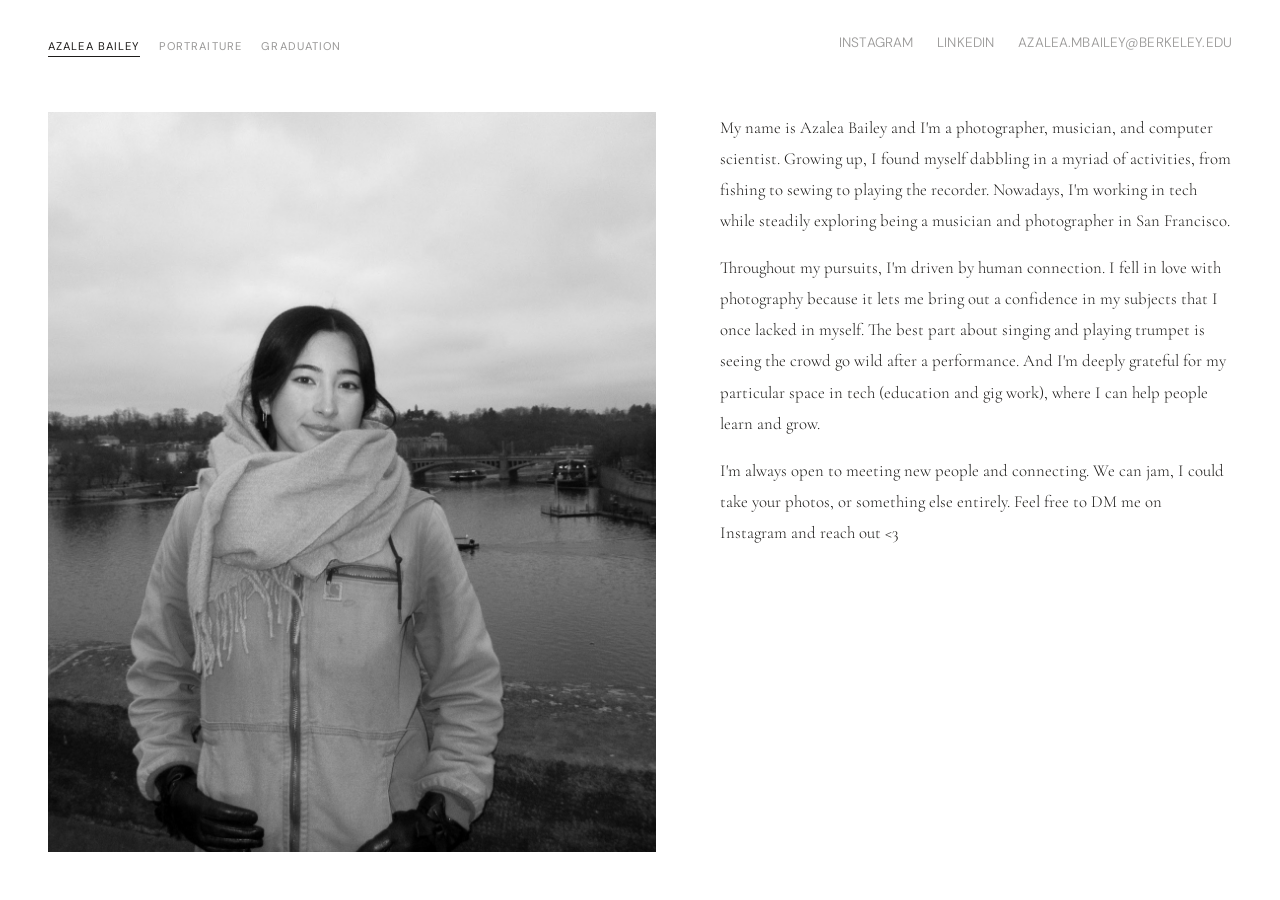
==== commit 091ce00b: "Update contact email to azalea.mbailey@berkeley.edu Co-Authored-By: Claude Sonnet 5 <noreply@anthrop" ====
--- a/index.html
+++ b/index.html
@@ -82,13 +82,13 @@
           <div class="grad-item"><img src="photos/grad/DSC_0266-2.jpg" alt="Graduation" /></div>
           <div class="grad-item"><img src="photos/grad/DSC_0835-2.jpg" alt="Graduation" /></div>
           <div class="grad-item"><img src="photos/grad/DSC_0506.jpg" alt="Graduation" /></div>
-          <div class="grad-item"><img src="photos/grad/DSC_0482.jpg" alt="Graduation" /></div>
+          <div class="grad-item" id="grad-0482-item"><img src="photos/grad/DSC_0482.jpg" alt="Graduation" /></div>
         </div>
         <div class="grad-col grad-col-lg">
           <div class="grad-item"><img id="grad-landscape-hero" src="photos/grad/DSC_0056-2.jpg" alt="Graduation" /></div>
           <div class="grad-item"><img src="photos/grad/DSC_0381-2.jpg" alt="Graduation" /></div>
           <div class="grad-item"><img src="photos/grad/DSC2_0286-2.jpg" alt="Graduation" /></div>
-          <div class="grad-item"><img src="photos/grad/DSC_0085-2.jpg" alt="Graduation" /></div>
+          <div class="grad-item" id="grad-0085-item"><img src="photos/grad/DSC_0085-2.jpg" alt="Graduation" /></div>
         </div>
         <div class="grad-right-section" id="grad-col-r1">
           <p class="grad-text">Graduation days carry something I can never quite put into words — equal parts relief, pride, and nostalgia for a place still being left. These are some of my favorite sessions to shoot.</p>
@@ -102,7 +102,7 @@
             <div class="grad-item"><img src="photos/grad/DSC_0381 copy-2.jpg" alt="Graduation" /></div>
           </div>
           <div class="grad-item"><img src="photos/grad/DSC_0633-2.jpg" alt="Graduation" /></div>
-          <div class="grad-right-row">
+          <div class="grad-right-row" id="grad-bottom-row">
             <div class="grad-item"><img src="photos/grad/282CD124-4BE9-4D09-8C06-ED0882819A76.jpg" alt="Graduation" /></div>
             <div class="grad-item"><img src="photos/grad/DSC_0110.jpg" alt="Graduation" /></div>
           </div>
@@ -123,7 +123,7 @@
   <ul class="minimal-name-list ab-contact">
     <li><a href="https://www.instagram.com/azalea.maharani/" target="_blank" rel="noopener">Instagram</a></li>
     <li><a href="https://www.linkedin.com/in/azaleambailey/" target="_blank" rel="noopener">LinkedIn</a></li>
-    <li><a href="mailto:azalea.mbailey@gmail.com">azalea.mbailey@gmail.com</a></li>
+    <li><a href="mailto:azalea.mbailey@berkeley.edu">azalea.mbailey@berkeley.edu</a></li>
   </ul>
 
   <script>
@@ -137,89 +137,48 @@
       requestAnimationFrame(() => {
         const hero = document.getElementById('grad-landscape-hero');
         if (!hero) return;
-        const lh = Math.min(hero.offsetHeight, 460);
+        const lh = hero.offsetHeight;
         if (lh === 0) return;
         const gap = 10;
         // left col starts below landscape; right section starts 45% down the landscape
         document.getElementById('grad-col-left').style.marginTop = (lh + gap) + 'px';
         document.getElementById('grad-col-r1').style.marginTop = Math.round(lh * 0.45) + 'px';
-        requestAnimationFrame(balanceGradColumns);
+        requestAnimationFrame(alignGradPairs);
       });
     }
 
-    // Scale every photo in the shorter columns (uniformly, per column) so all
-    // three columns' bottom edges land flush with the tallest column.
-    function balanceGradColumns() {
-      const grid = document.getElementById('graduation-default');
-      const lgCol = document.querySelector('.grad-col-lg');
-      const leftCol = document.getElementById('grad-col-left');
-      const r1Col = document.getElementById('grad-col-r1');
-      if (!grid || grid.classList.contains('hidden') || !lgCol || !leftCol || !r1Col) return;
-
-      const cols = [leftCol, lgCol, r1Col];
-
-      // Reset prior scaling so measurements reflect each photo's natural size.
-      cols.forEach(col => {
-        col.querySelectorAll('.grad-item').forEach(item => {
-          item.style.height = '';
-          const img = item.querySelector('img');
-          if (img) { img.style.height = ''; img.style.objectFit = ''; }
-        });
-      });
-
-      const imgs = Array.from(grid.querySelectorAll('img'));
-      const pending = imgs.filter(img => !img.complete || !img.naturalWidth);
-      if (pending.length) {
-        let remaining = pending.length;
-        pending.forEach(img => {
-          img.addEventListener('load', () => {
-            remaining--;
-            if (remaining <= 0) balanceGradColumns();
-          }, { once: true });
-        });
-        return;
-      }
-
-      requestAnimationFrame(() => {
-        const target = Math.max(...cols.map(col => col.getBoundingClientRect().bottom));
-
-        // A unit is scalable only if every image in it is portrait-oriented.
-        // Landscape photos (the hero included) stay at their natural size —
-        // stretching them to match a taller column crops their width badly.
-        const isLandscape = img => img.naturalWidth > img.naturalHeight;
-        const unitIsScalable = unit => !Array.from(unit.querySelectorAll('img')).some(isLandscape);
-
-        cols.forEach(col => {
-          const rect = col.getBoundingClientRect();
-          const units = Array.from(col.children).filter(el =>
-            el.classList.contains('grad-item') || el.classList.contains('grad-right-row')
-          );
-          if (!units.length) return;
-
-          const scalableUnits = units.filter(unitIsScalable);
-          const fixedUnitsHeight = units
-            .filter(u => !unitIsScalable(u))
-            .reduce((sum, u) => sum + u.getBoundingClientRect().height, 0);
-          const currentScalableHeight = scalableUnits.reduce((sum, u) => sum + u.getBoundingClientRect().height, 0);
-          if (currentScalableHeight <= 0) return;
-
-          const nonScalable = rect.height - currentScalableHeight - fixedUnitsHeight;
-          const fixed = nonScalable + fixedUnitsHeight; // gaps + text + landscape photos, unscaled
-          const neededScalableHeight = (target - rect.top) - fixed;
-          const scale = neededScalableHeight / currentScalableHeight;
-          if (!isFinite(scale) || scale <= 0 || Math.abs(scale - 1) < 0.002) return;
-
-          scalableUnits.forEach(unit => {
-            const h = unit.getBoundingClientRect().height * scale;
-            const items = unit.classList.contains('grad-right-row')
-              ? unit.querySelectorAll('.grad-item')
-              : [unit];
-            items.forEach(item => {
-              item.style.height = h + 'px';
-              const img = item.querySelector('img');
-              if (img) { img.style.height = '100%'; img.style.objectFit = 'cover'; }
-            });
-          });
+    // Keep specific photos' bottom edges flush with a neighbor next to them,
+    // at any viewport width. All photos involved are portrait, so a small
+    // height adjustment via object-fit: cover never crops meaningfully.
+    const gradAlignPairs = [
+      { targetId: 'grad-0482-item', neighborId: 'grad-0085-item' },
+      { targetId: 'grad-bottom-row', neighborId: 'grad-0085-item' },
+    ];
+
+    function alignGradPairs() {
+      gradAlignPairs.forEach(({ targetId, neighborId }) => {
+        const target = document.getElementById(targetId);
+        const neighbor = document.getElementById(neighborId);
+        if (!target || !neighbor) return;
+        const items = target.classList.contains('grad-right-row')
+          ? Array.from(target.querySelectorAll('.grad-item'))
+          : [target];
+        const imgs = items.map(item => item.querySelector('img'));
+        if (imgs.some(img => !img || !img.complete || !img.naturalWidth)) return;
+
+        target.style.height = '';
+        items.forEach(item => { item.style.height = ''; });
+        imgs.forEach(img => { img.style.height = ''; img.style.objectFit = ''; });
+
+        requestAnimationFrame(() => {
+          const targetTop = target.getBoundingClientRect().top;
+          const neighborBottom = neighbor.getBoundingClientRect().bottom;
+          const h = neighborBottom - targetTop;
+          if (h > 0) {
+            target.style.height = h + 'px';
+            items.forEach(item => { if (item !== target) item.style.height = '100%'; });
+            imgs.forEach(img => { img.style.height = '100%'; img.style.objectFit = 'cover'; });
+          }
         });
       });
     }
@@ -229,6 +188,8 @@
       heroImg.addEventListener('load', layoutGradGrid);
       if (heroImg.complete && heroImg.naturalHeight) layoutGradGrid();
     }
+    document.querySelectorAll('#grad-0482-item img, #grad-0085-item img, #grad-bottom-row img')
+      .forEach(img => img.addEventListener('load', alignGradPairs));
     window.addEventListener('resize', layoutGradGrid);
 
     // Mobile: reveal portrait name overlay briefly as each photo scrolls into view
--- a/styles.css
+++ b/styles.css
@@ -275,7 +275,6 @@
   gap: 10px;
   align-items: flex-start;
   width: 100%;
-  max-width: 1400px;
 }
 
 .grad-grid.hidden { display: none; }
@@ -314,10 +313,6 @@
   line-height: 1.7;
 }
 
-.grad-item {
-  overflow: hidden;
-}
-
 .grad-item img {
   width: 100%;
   height: auto;
@@ -325,8 +320,8 @@
 }
 
 #grad-landscape-hero {
-  margin-left: calc(-1 * min(20vw, 260px) - 2rem);
-  width: calc(100% + min(20vw, 260px) + 2rem);
+  margin-left: calc(-20vw - 2rem);
+  width: calc(100% + 20vw + 2rem);
 }
 
 .grad-item-centered {
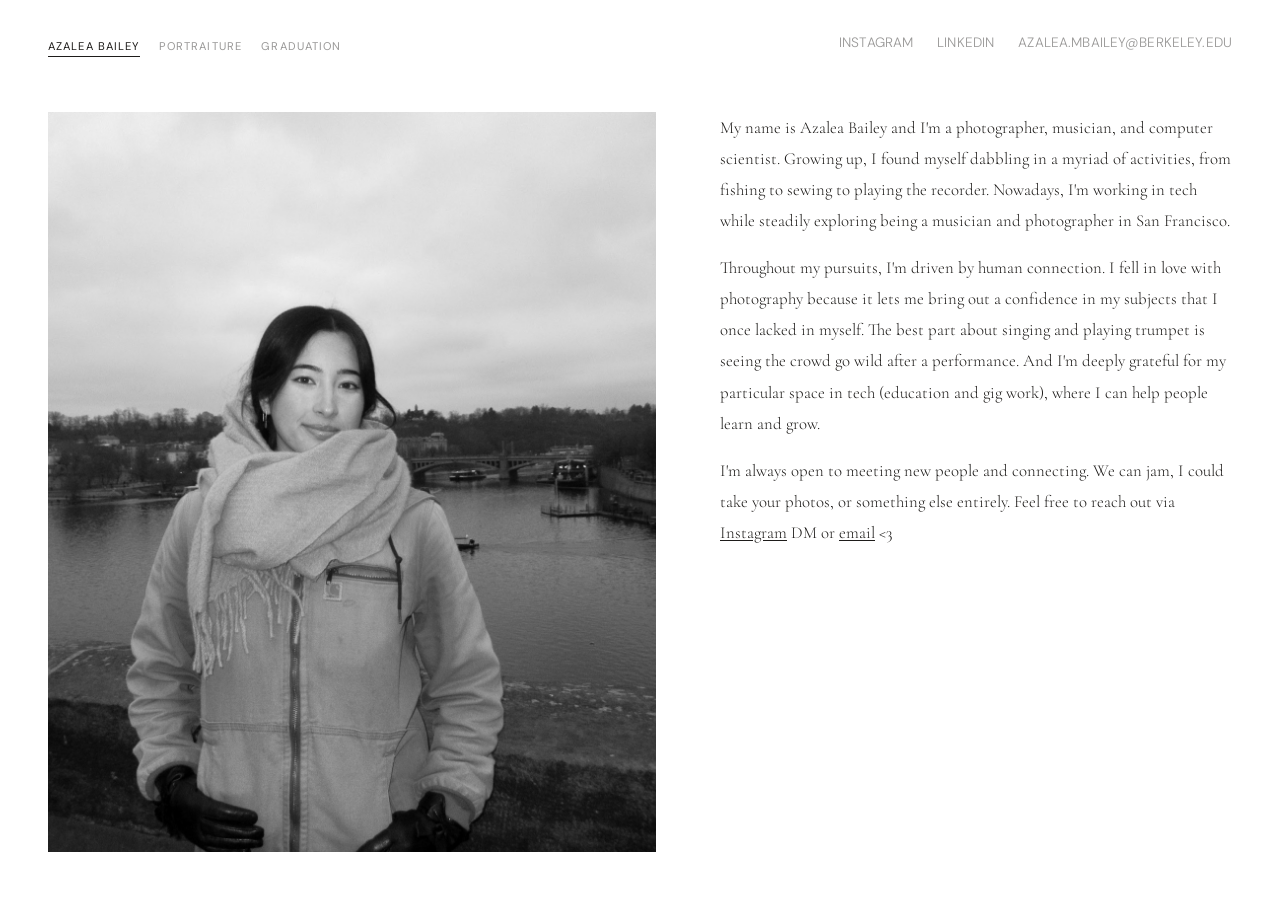
==== commit 067ec5eb: "Bio: hyperlink Instagram and email in closing sentence Co-Authored-By: Claude Sonnet 5 <noreply@anth" ====
--- a/index.html
+++ b/index.html
@@ -27,7 +27,7 @@
       <div class="section-list ab-bio" data-for="ab">
         <p class="minimal-bio">My name is Azalea Bailey and I'm a photographer, musician, and computer scientist. Growing up, I found myself dabbling in a myriad of activities, from fishing to sewing to playing the recorder. Nowadays, I'm working in tech while steadily exploring being a musician and photographer in San Francisco.</p>
         <p class="minimal-bio">Throughout my pursuits, I'm driven by human connection. I fell in love with photography because it lets me bring out a confidence in my subjects that I once lacked in myself. The best part about singing and playing trumpet is seeing the crowd go wild after a performance. And I'm deeply grateful for my particular space in tech (education and gig work), where I can help people learn and grow.</p>
-        <p class="minimal-bio">I'm always open to meeting new people and connecting. We can jam, I could take your photos, or something else entirely. Feel free to DM me on Instagram and reach out &lt;3</p>
+        <p class="minimal-bio">I'm always open to meeting new people and connecting. We can jam, I could take your photos, or something else entirely. Feel free to reach out via <a href="https://www.instagram.com/azalea.maharani/" target="_blank" rel="noopener">Instagram</a> DM or <a href="mailto:azalea.mbailey@berkeley.edu">email</a> &lt;3</p>
       </div>
 
       <!-- Portraiture -->
@@ -116,7 +116,7 @@
       <h2 class="mobile-name-heading">Azalea Bailey</h2>
       <p class="minimal-bio">My name is Azalea Bailey and I'm a photographer, musician, and computer scientist. Growing up, I found myself dabbling in a myriad of activities, from fishing to sewing to playing the recorder. Nowadays, I'm working in tech while steadily exploring being a musician and photographer in San Francisco.</p>
       <p class="minimal-bio">Throughout my pursuits, I'm driven by human connection. I fell in love with photography because it lets me bring out a confidence in my subjects that I once lacked in myself. The best part about singing and playing trumpet is seeing the crowd go wild after a performance. And I'm deeply grateful for my particular space in tech (education and gig work), where I can help people learn and grow.</p>
-      <p class="minimal-bio">I'm always open to meeting new people and connecting. We can jam, I could take your photos, or something else entirely. Feel free to DM me on Instagram and reach out &lt;3</p>
+      <p class="minimal-bio">I'm always open to meeting new people and connecting. We can jam, I could take your photos, or something else entirely. Feel free to reach out via <a href="https://www.instagram.com/azalea.maharani/" target="_blank" rel="noopener">Instagram</a> DM or <a href="mailto:azalea.mbailey@berkeley.edu">email</a> &lt;3</p>
     </div>
   </main>
 
--- a/styles.css
+++ b/styles.css
@@ -215,6 +215,16 @@
   font-weight: 300;
   color: var(--text);
   line-height: 1.85;
+}
+
+.minimal-bio a {
+  color: var(--text);
+  text-underline-offset: 2px;
+  transition: opacity 0.2s ease;
+}
+
+.minimal-bio a:hover {
+  opacity: 0.6;
 }
 
 
